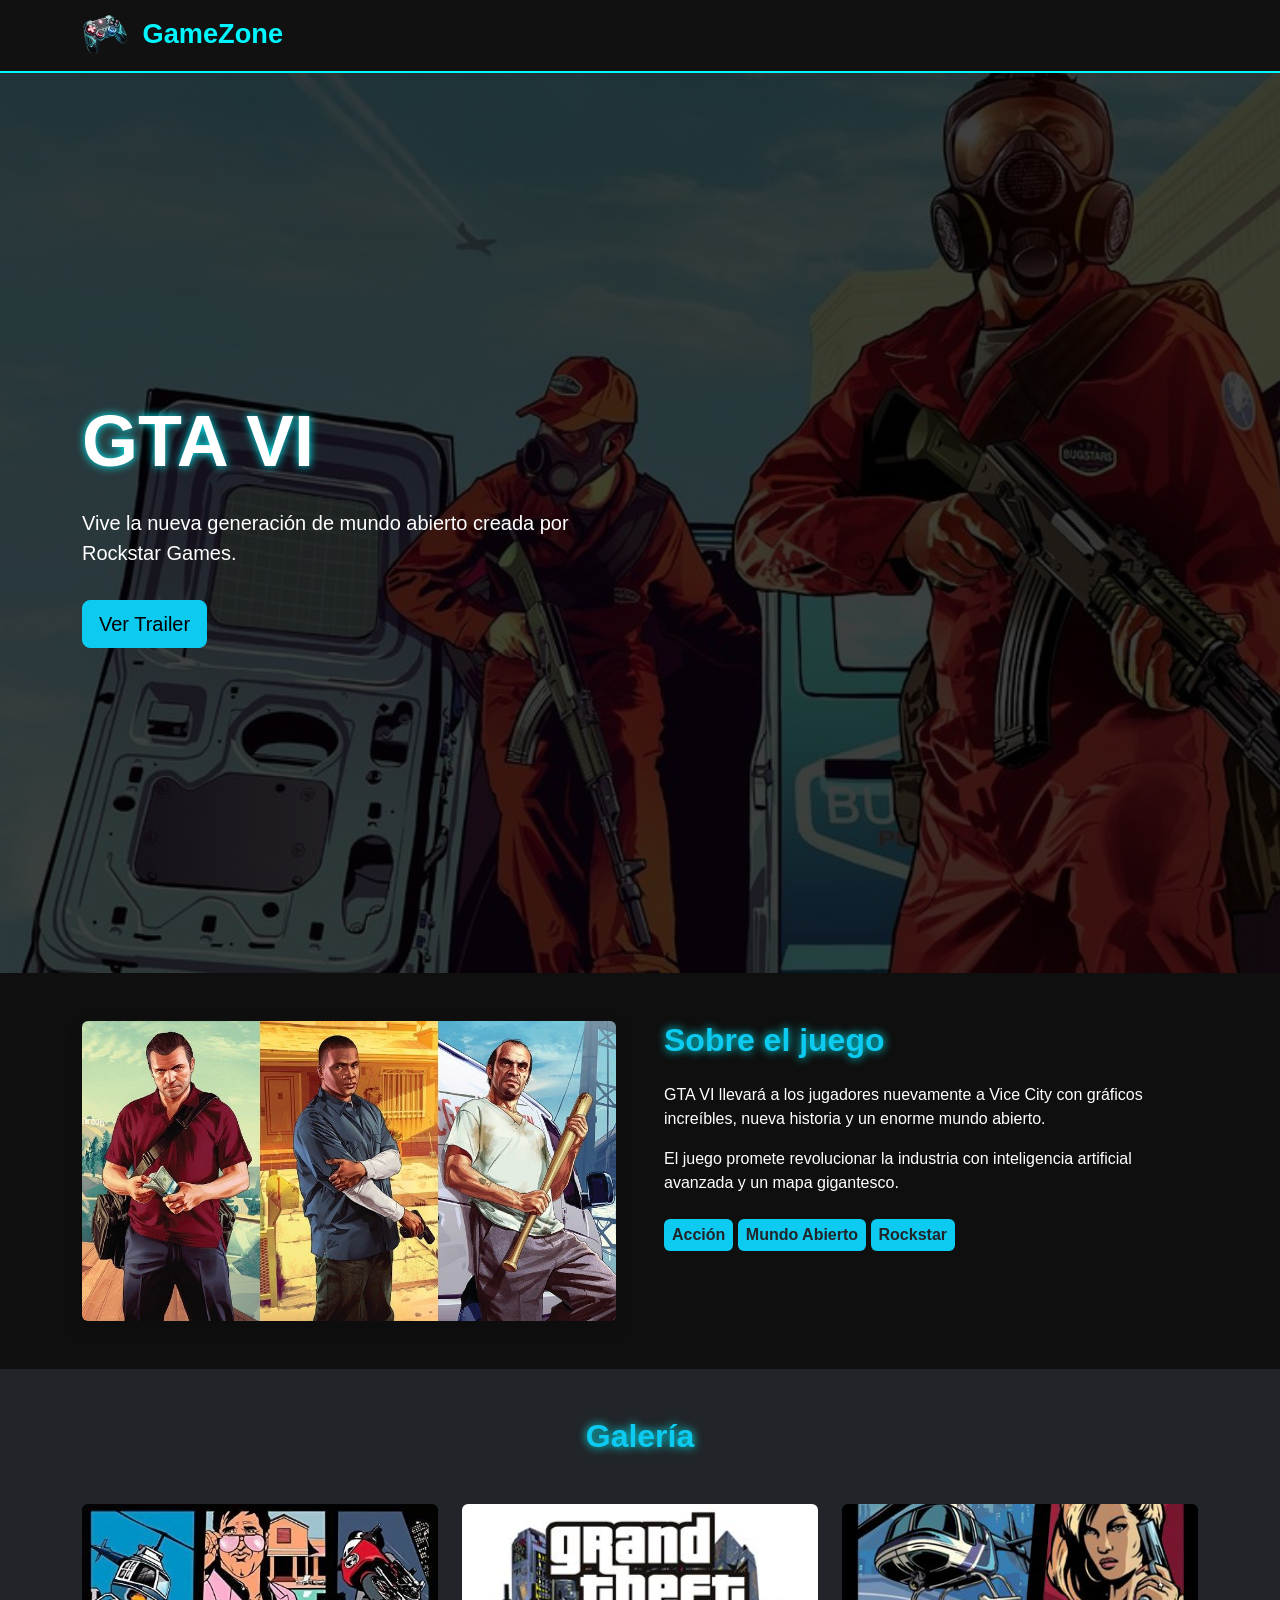
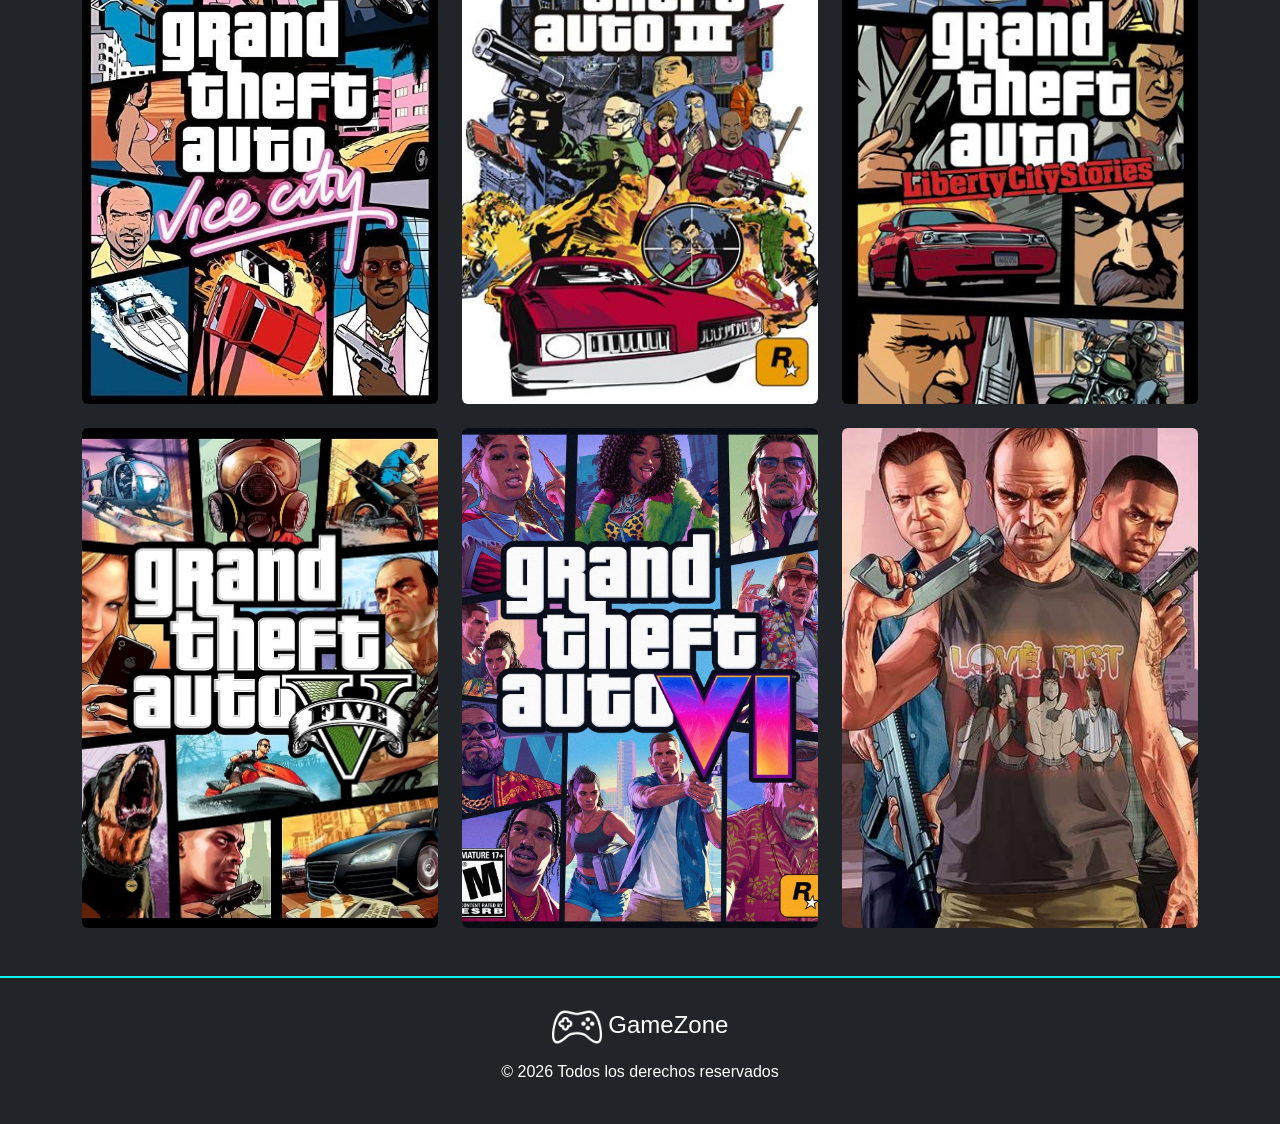
==== gta6.html @ 260414cc "Add files via upload" ====
<!DOCTYPE html>
<html lang="es">
<head>
    <meta charset="UTF-8">
    <meta name="viewport" content="width=device-width, initial-scale=1.0">
    <title>GTA VI | GameZone</title>
    <link href="https://cdn.jsdelivr.net/npm/bootstrap@5.3.3/dist/css/bootstrap.min.css" rel="stylesheet">
    <link rel="stylesheet" href="https://cdn.jsdelivr.net/npm/bootstrap-icons@1.11.3/font/bootstrap-icons.min.css">
    <link rel="stylesheet" href="css/style.css">
</head>
<body>
    <!-- NAVBAR -->
    <nav class="navbar navbar-expand-lg navbar-dark bg-dark sticky-top">
        <div class="container">
            <a class="navbar-brand fw-bold" href="index.html">
                <img src="img/logo (1).png" width="45" class="me-2">
                GameZone
            </a>
        </div>
    </nav>
    <!-- HERO -->
    <section class="gta-hero">
        <div class="container">
            <div class="row align-items-center min-vh-100">
                <div class="col-lg-6 text-white">
                    <h1 class="display-2 fw-bold">
                        GTA VI
                    </h1>
                    <p class="lead mt-4">
                        Vive la nueva generación de mundo abierto creada por Rockstar Games.
                    </p>
                    <a href="https://www.youtube.com/watch?v=QdBZY2fkU-0" target="_blank" class="btn btn-info btn-lg mt-3">
                        Ver Trailer
                    </a>
                </div>
            </div>
        </div>
    </section>
    <!-- INFORMACIÓN -->
    <section class="py-5">
        <div class="container">
            <div class="row g-5">
                <div class="col-lg-6">
                    <img src="img/1gat.jpg" class="img-fluid rounded shadow">
                </div>
                <div class="col-lg-6 text-white">
                    <h2 class="text-info fw-bold">
                        Sobre el juego
                    </h2>
                    <p class="mt-4">
                        GTA VI llevará a los jugadores
                        nuevamente a Vice City con
                        gráficos increíbles,
                        nueva historia y un enorme
                        mundo abierto.
                    </p>
                    <p>
                        El juego promete revolucionar
                        la industria con inteligencia
                        artificial avanzada y un mapa
                        gigantesco.
                    </p>
                    <div class="mt-4">
                        <span class="badge bg-info text-dark p-2 fs-6">
                            Acción
                        </span>
                        <span class="badge bg-info text-dark p-2 fs-6">
                            Mundo Abierto
                        </span>
                        <span class="badge bg-info text-dark p-2 fs-6">
                            Rockstar
                        </span>
                    </div>
                </div>
            </div>
        </div>
    </section>
    <!-- GALERÍA -->
    <section class="py-5 bg-dark">
        <div class="container">
            <h2 class="text-center text-info fw-bold mb-5">
                Galería
            </h2>
            <div class="row g-4">
                <div class="col-md-4">
                    <img src="img/1gta.jpg" class="img-fluid rounded gallery-img">
                </div>
                <div class="col-md-4">
                    <img src="img/gta2.jpg" class="img-fluid rounded gallery-img">
                </div>
                <div class="col-md-4">
                    <img src="img/gta3.jpg" class="img-fluid rounded gallery-img">
                </div>
                <div class="col-md-4">
                    <img src="img/gta4.jpg" class="img-fluid rounded gallery-img">
                </div>
                <div class="col-md-4">
                    <img src="img/gta5.jpg" class="img-fluid rounded gallery-img">
                </div>
                <div class="col-md-4">
                    <img src="img/gta7.jpg" class="img-fluid rounded gallery-img">
                </div>
            </div>
        </div>
    </section>
    <!-- FOOTER -->
    <footer class="bg-dark text-white py-4">
        <div class="container text-center">
            <h4>
                <img src="img/logo.png" width="50">
                GameZone
            </h4>
            <p>
                © 2026 Todos los derechos reservados
            </p>
        </div>
    </footer>
    <script src="https://cdn.jsdelivr.net/npm/bootstrap@5.3.3/dist/js/bootstrap.bundle.min.js"></script>
</body>
</html>
---- css/style.css ----
html{
    scroll-behavior: smooth;
}
body{
    opacity: 1;
    transition: 0.5s;
    background-color: #0f0f0f;
    font-family: Arial, Helvetica, sans-serif;
    color: white;
}
h1, h2{
    text-shadow: 0px 0px 10px #00f7ff;
}
*{
    margin: 0;
    padding: 0;
    box-sizing: border-box;
}
/* SCROLLBAR */
::-webkit-scrollbar{
    width: 10px;
}
::-webkit-scrollbar-track{
    background: #111;
}
::-webkit-scrollbar-thumb{
    background: #00f7ff;
    border-radius: 10px;
}
/* NAVBAR */
.navbar{
    background-color: #111 !important;
    border-bottom: 2px solid #00f7ff;
    backdrop-filter: blur(10px);
}
.navbar-brand{
    font-size: 1.7rem;
    color: #00f7ff !important;
}
.nav-link{
    color: white !important;
    margin-left: 15px;
    transition: 0.3s;
}
.nav-link:hover{
    color: #00f7ff !important;
}
/* HERO SECTION */
/* HERO SLIDER */
.hero-slide{
    min-height: 75vh;
    background-size: 100% auto;
    background-position: center;
    display: flex;
    align-items: center;
}
/* INDICADORES */
.carousel-indicators button{
    background-color: #00f7ff !important;
}
/* BOTONES */
.carousel-control-prev-icon,
.carousel-control-next-icon{
    background-color: rgba(0,0,0,0.5);
    border-radius: 50%;
    padding: 20px;
}
/* SECCIÓN JUEGOS */
#juegos{
    background-color: #151515;
}
.game-card{
    background-color: #161616;
    border: 1px solid #2c2c2c;
    border-radius: 15px;
    transition: 0.4s;
    overflow: hidden;
    margin-bottom: 20px;
}
.game-card:hover{
    transform: translateY(-10px);
    box-shadow: 0px 0px 20px #00f7ff;
}
.game-card img{
    border-bottom: 2px solid #00f7ff;
    border-top-left-radius: 15px ;
    border-top-right-radius: 15px ;
    height: 350px;
    object-fit: cover;
}
.game-card .card-body{
    color: white;
}
.game-card .btn{
    background-color: #00f7ff;
    border: none;
    color: black;
    font-weight: bold;
}
.game-card .btn:hover{
    background-color: white;
}
/* NOTICIAS */
.news-card{
    background: #161616;
    border-radius: 15px;
    overflow: hidden;
    transition: 0.4s;
    height: 100%;
}
.news-card:hover{
    transform: translateY(-10px);
    box-shadow: 0px 0px 20px #00f7ff;
}
.news-card img{
    width: 100%;
    height: 230px;
    object-fit: cover;
}
.news-content{
    padding: 25px;
}
.news-tag{
    background: #00f7ff;
    color: black;
    padding: 5px 12px;
    border-radius: 20px;
    font-size: 0.8rem;
    font-weight: bold;
}
.news-content h4{
    margin-top: 18px;
    color: white;
}
.news-content p{
    color: #aaa;
    margin-top: 10px;
}
/* TABLA TORNEOS */
.torneos-section{
    background-image:
    linear-gradient(rgba(0,0,0,0.80),
    rgba(0,0,0,0.80)),
    url('../img/copa.jpg');
    background-size: cover;
    background-position: center;
    background-attachment: fixed;
}
.torneos-section h2{
    color: #00f7ff;
}
.table{
    background: rgba(0,0,0,0.55);
    backdrop-filter: blur(5px);
    border-radius: 15px;
    overflow: hidden;
}
.table th{
    background-color: #00f7ff;
    color: black;
}
.table td{
    vertical-align: middle;
}
.table-hover tbody tr:hover{
    background-color: rgba(0,247,255,0.15);
}
/* FOOTER */
footer{
    background: #080808;
    border-top: 2px solid #00f7ff;
    padding-top: 60px;
}
.footer-logo{
    color: #00f7ff;
    display: flex;
    align-items: center;
    gap: 10px;
    margin-bottom: 20px;
    text-shadow: 0px 0px 15px #00f7ff;
}
.footer-text{
    color: #aaa;
    line-height: 1.8;
}
.footer-title{
    color: white;
    margin-bottom: 20px;
}
.footer-links{
    list-style: none;
    padding: 0;
}
.footer-links li{
    margin-bottom: 10px;
}
.footer-links a{
    color: #aaa;
    text-decoration: none;
    transition: 0.3s;
}
.footer-links a:hover{
    color: #00f7ff;
    padding-left: 5px;
}
.footer-social i{
    font-size: 1.7rem;
    margin-right: 15px;
    color: white;
    cursor: pointer;
    transition: 0.3s;
}
.footer-social i:hover{
    color: #00f7ff;
    transform: translateY(-5px);
}
.footer-bottom{
    border-top: 1px solid #222;
    margin-top: 40px;
    padding: 20px 0;
    text-align: center;
    color: #777;
}
/* RESPONSIVE */
@media(max-width: 768px){
    .hero-section h1{
        font-size: 2.5rem;
    }
    .hero-section{
        text-align: center;
    }
    .navbar-brand{
        font-size: 1.3rem;
    }
    .navbar-brand img{
        width: 35px;
    }
    .carousel-item img{
        object-position: center;
    }
    .carousel-indicators{
        bottom: 5px;
    }
    .hero-slide{
        min-height: 45vh;
    }
    .game-card img{
        height: 220px;
    }
    .news-card img{
        height: 200px;
    }
    h1{
        font-size: 2rem !important;
    }
    h2{
        font-size: 1.8rem;
    }
    .footer-logo{
        justify-content: center;
    }
    .footer-title{
        margin-top: 20px;
    }
}
/* GTA VI PAGE */
.gta-hero{
    background-image:
    linear-gradient(rgba(0,0,0,0.75),
    rgba(0,0,0,0.75)),
    url('../img/gta-banner.jpg');
    background-size: cover;
    background-position: center;
}
/* GALLERY */
.gallery-img{
    width: 100%;
    height: 500px;
    object-fit: cover;
    transition: 0.4s;
}
.gallery-img:hover{
    transform: scale(1.03);
}
/* VALORANT PAGE */
.valorant-hero{
    background-image:
    linear-gradient(rgba(0,0,0,0.75),
    rgba(0,0,0,0.75)),
    url('../img/banner-valorant.jpg');
    background-size: cover;
    background-position: center;
}
/* MINECRAFT PAGE */
.minecraft-hero{
    background-image:
    linear-gradient(rgba(0,0,0,0.75),
    rgba(0,0,0,0.75)),
    url('../img/banner-minecraft.jpg');
    background-size: cover;
    background-position: center;
}
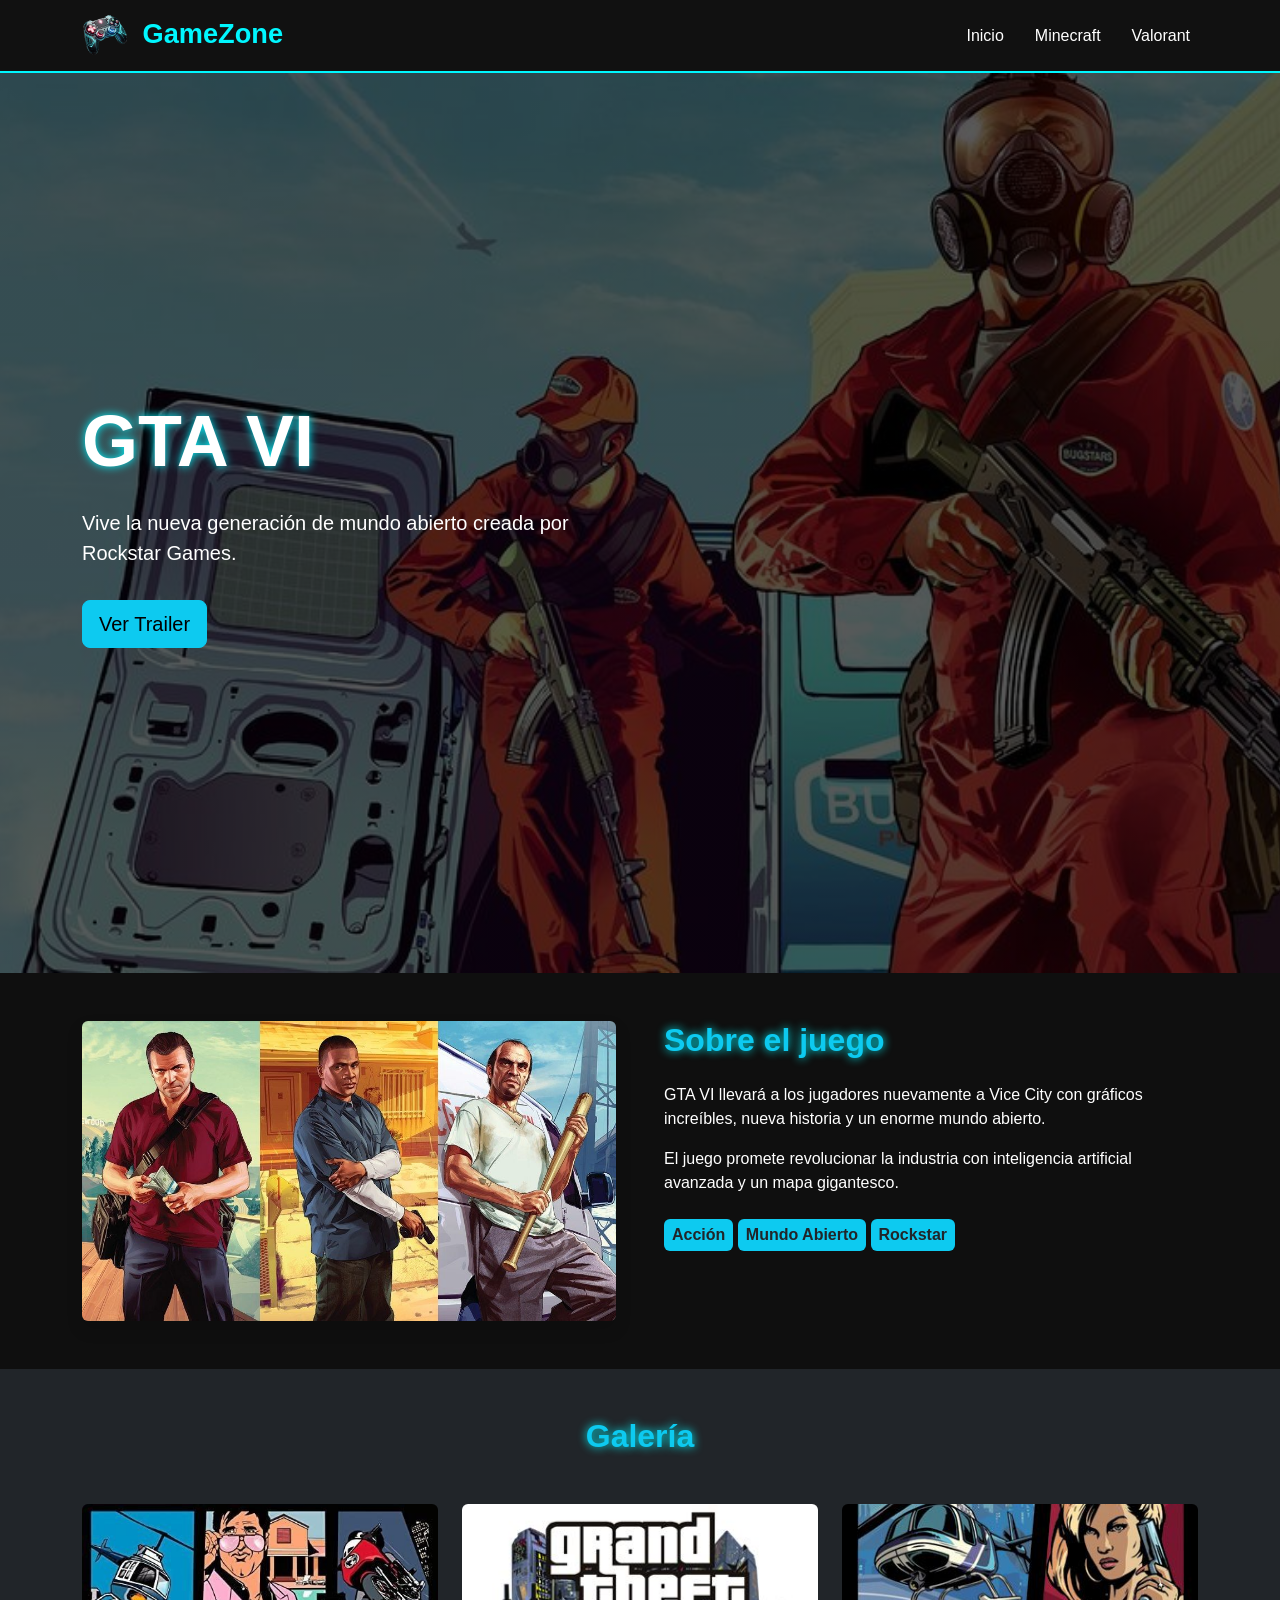
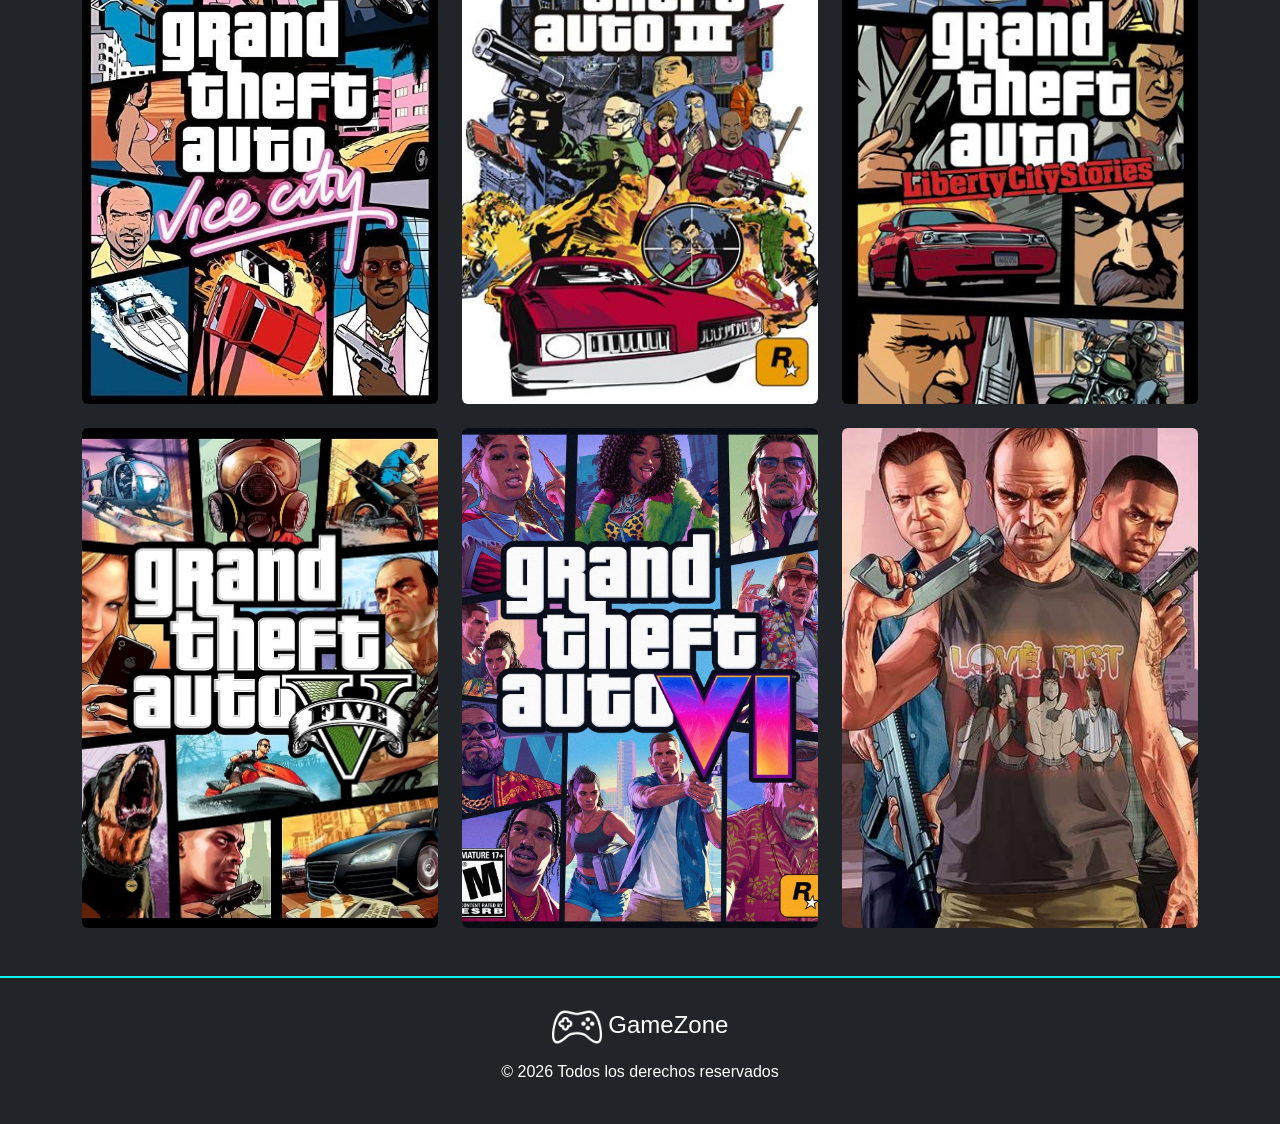
==== commit c39e8b4a: "Add files via upload" ====
--- a/gta6.html
+++ b/gta6.html
@@ -10,19 +10,44 @@
 </head>
 <body>
     <!-- NAVBAR -->
-    <nav class="navbar navbar-expand-lg navbar-dark bg-dark sticky-top">
-        <div class="container">
-            <a class="navbar-brand fw-bold" href="index.html">
-                <img src="img/logo (1).png" width="45" class="me-2">
-                GameZone
-            </a>
+<nav class="navbar navbar-expand-lg navbar-dark bg-dark sticky-top">
+    <div class="container">
+        <!-- LOGO -->
+        <a class="navbar-brand fw-bold" href="index.html">
+            <img src="img/logo (1).png" width="45" class="me-2">
+            GameZone
+        </a>
+        <!-- BOTÓN HAMBURGUESA -->
+        <button class="navbar-toggler" type="button" data-bs-toggle="collapse" data-bs-target="#menu">
+            <span class="navbar-toggler-icon"></span>
+        </button>
+        <!-- MENÚ -->
+        <div class="collapse navbar-collapse" id="menu">
+            <ul class="navbar-nav ms-auto">
+                <li class="nav-item">
+                    <a class="nav-link" href="index.html">
+                        Inicio
+                    </a>
+                </li>
+                <li class="nav-item">
+                    <a class="nav-link" href="minecraft.html">
+                        Minecraft
+                    </a>
+                </li>
+                <li class="nav-item">
+                    <a class="nav-link" href="valorant.html">
+                        Valorant
+                    </a>
+                </li>
+            </ul>
         </div>
-    </nav>
+    </div>
+</nav>
     <!-- HERO -->
     <section class="gta-hero">
         <div class="container">
-            <div class="row align-items-center min-vh-100">
-                <div class="col-lg-6 text-white">
+            <div class="row align-items-center">
+                <div class="col-lg-6 text-white text-center text-lg-start">
                     <h1 class="display-2 fw-bold">
                         GTA VI
                     </h1>
--- a/css/style.css
+++ b/css/style.css
@@ -45,12 +45,16 @@
 .nav-link:hover{
     color: #00f7ff !important;
 }
+.news-link{
+    text-decoration: none;
+}
 /* HERO SECTION */
 /* HERO SLIDER */
 .hero-slide{
     min-height: 75vh;
-    background-size: 100% auto;
+    background-size: cover;
     background-position: center;
+    background-repeat: no-repeat;
     display: flex;
     align-items: center;
 }
@@ -107,6 +111,7 @@
     overflow: hidden;
     transition: 0.4s;
     height: 100%;
+    cursor: pointer;
 }
 .news-card:hover{
     transform: translateY(-10px);
@@ -144,7 +149,7 @@
     url('../img/copa.jpg');
     background-size: cover;
     background-position: center;
-    background-attachment: fixed;
+    background-attachment: scroll;
 }
 .torneos-section h2{
     color: #00f7ff;
@@ -235,6 +240,11 @@
     .navbar-brand img{
         width: 35px;
     }
+    .navbar-collapse{
+        background: #111;
+        padding: 15px;
+        border-radius: 10px;
+    }
     .carousel-item img{
         object-position: center;
     }
@@ -242,7 +252,7 @@
         bottom: 5px;
     }
     .hero-slide{
-        min-height: 45vh;
+        min-height: 35vh;
     }
     .game-card img{
         height: 220px;
@@ -262,15 +272,20 @@
     .footer-title{
         margin-top: 20px;
     }
+    
 }
 /* GTA VI PAGE */
 .gta-hero{
     background-image:
-    linear-gradient(rgba(0,0,0,0.75),
-    rgba(0,0,0,0.75)),
+    linear-gradient(rgba(0,0,0,0.65),
+    rgba(0,0,0,0.65)),
     url('../img/gta-banner.jpg');
     background-size: cover;
-    background-position: center;
+    background-position: center center;
+    background-repeat: no-repeat;
+    min-height: 100vh;
+    display: flex;
+    align-items: center;
 }
 /* GALLERY */
 .gallery-img{
@@ -278,6 +293,7 @@
     height: 500px;
     object-fit: cover;
     transition: 0.4s;
+    border-radius: 15px;
 }
 .gallery-img:hover{
     transform: scale(1.03);
@@ -285,18 +301,43 @@
 /* VALORANT PAGE */
 .valorant-hero{
     background-image:
-    linear-gradient(rgba(0,0,0,0.75),
-    rgba(0,0,0,0.75)),
+    linear-gradient(rgba(0,0,0,0.65),
+    rgba(0,0,0,0.65)),
     url('../img/banner-valorant.jpg');
     background-size: cover;
     background-position: center;
+    background-repeat: no-repeat;
+    min-height: 100vh;
+    display: flex;
+    align-items: center;
 }
 /* MINECRAFT PAGE */
 .minecraft-hero{
     background-image:
-    linear-gradient(rgba(0,0,0,0.75),
-    rgba(0,0,0,0.75)),
+    linear-gradient(rgba(0,0,0,0.65),
+    rgba(0,0,0,0.65)),
     url('../img/banner-minecraft.jpg');
     background-size: cover;
     background-position: center;
+    background-repeat: no-repeat;
+    min-height: 100vh;
+    display: flex;
+    align-items: center;
+}
+@media(max-width: 768px){
+    .valorant-hero,
+    .minecraft-hero,
+    .gta-hero{
+        min-height: 45vh;
+        background-position: top center;
+        padding: 40px 20px;
+    }
+    .gallery-img{
+        height: 250px;
+    }
+    .navbar-collapse{
+        background: #111;
+        padding: 15px;
+        border-radius: 10px;
+    }
 }
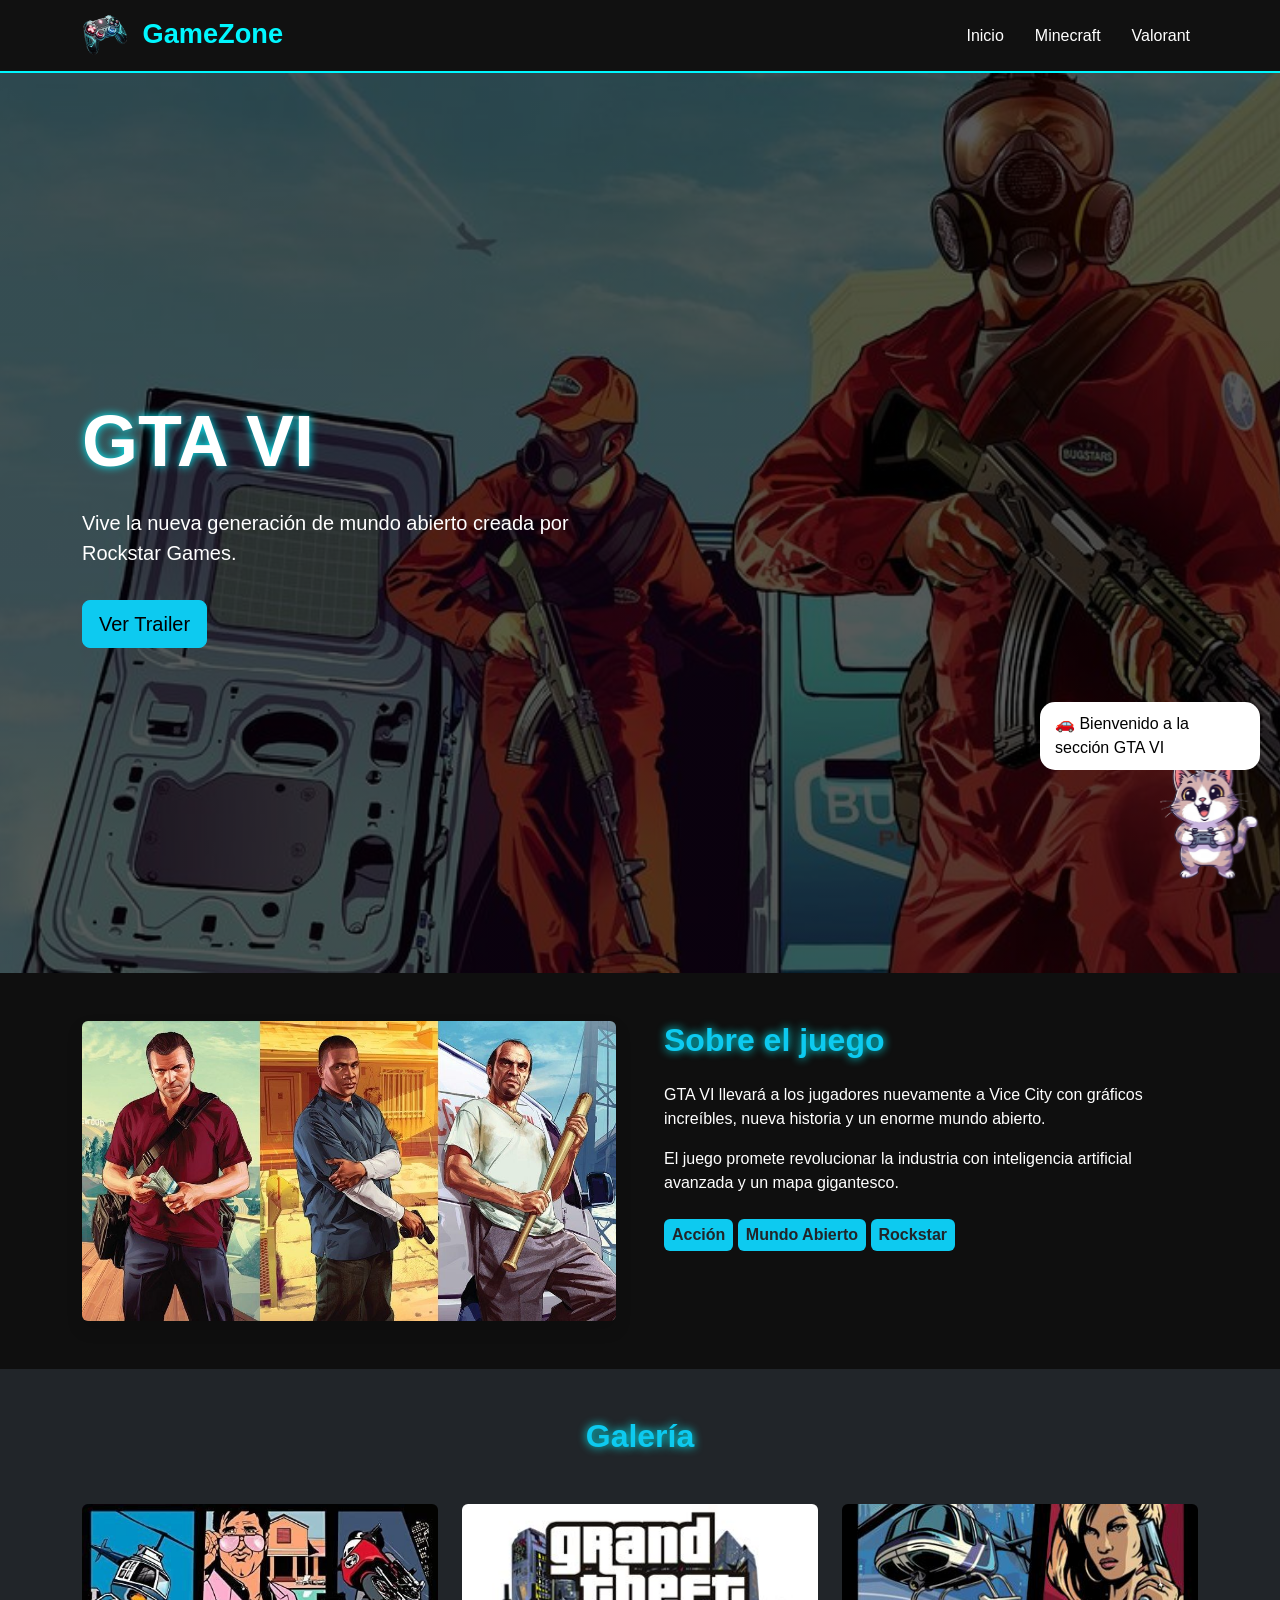
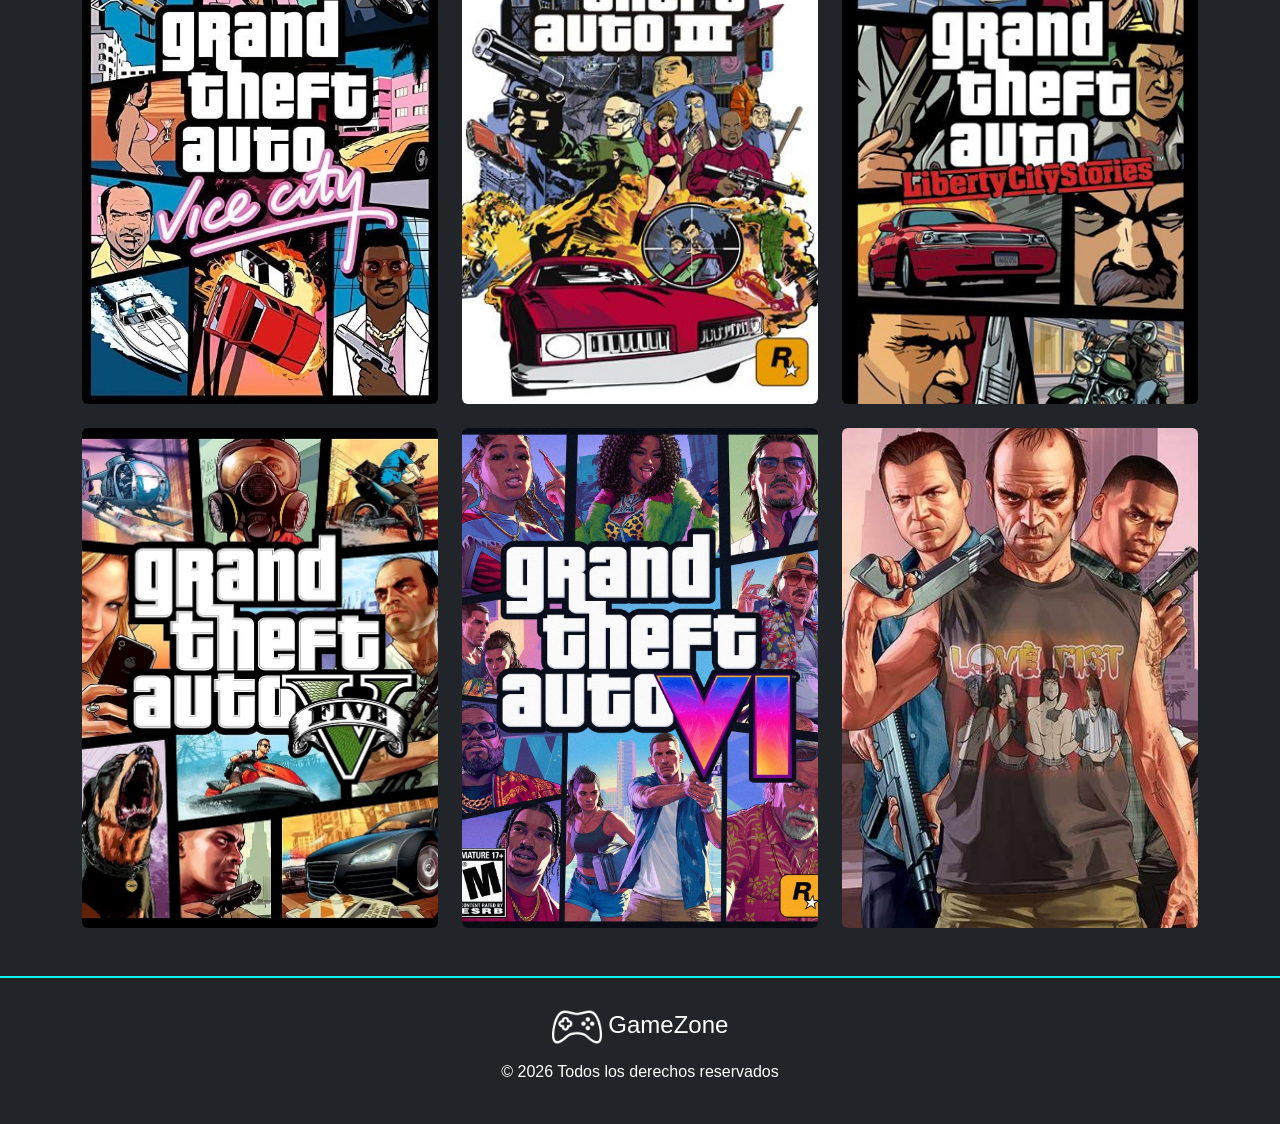
==== commit dbfb713f: "Add files via upload" ====
--- a/gta6.html
+++ b/gta6.html
@@ -140,6 +140,13 @@
             </p>
         </div>
     </footer>
+    <div id="gato-asistente">
+        <img src="img/gato-asistente.png" alt="Gato Asistente">
+        <div class="mensaje-gato">
+            🚗 Bienvenido a la sección GTA VI
+        </div>
+    </div>
     <script src="https://cdn.jsdelivr.net/npm/bootstrap@5.3.3/dist/js/bootstrap.bundle.min.js"></script>
+    <script src="js/app.js"></script>
 </body>
 </html>
--- a/css/style.css
+++ b/css/style.css
@@ -340,4 +340,44 @@
         padding: 15px;
         border-radius: 10px;
     }
+}
+#gato-asistente{
+    position: fixed;
+    right: 20px;
+    bottom: max(20px, env(safe-area-inset-bottom));
+    z-index: 9999;
+    display: block !important;
+}
+#gato-asistente img{
+    width: 100px;
+    cursor: pointer;
+    animation: flotar 2s ease-in-out infinite;
+}
+.mensaje-gato{
+    position: absolute;
+    bottom: 110px;
+    right: 0;
+    background: white;
+    color: black;
+    padding: 10px 15px;
+    border-radius: 15px;
+    width: 220px;
+    display: none;
+    z-index: 10000;
+}
+@keyframes flotar{
+    0%{
+        transform: translateY(0);
+    }
+    50%{
+        transform: translateY(-10px);
+    }
+    100%{
+        transform: translateY(0);
+    }
+}
+@media(max-width:768px){
+    #gato-asistente img{
+        width: 70px;
+    }
 }
